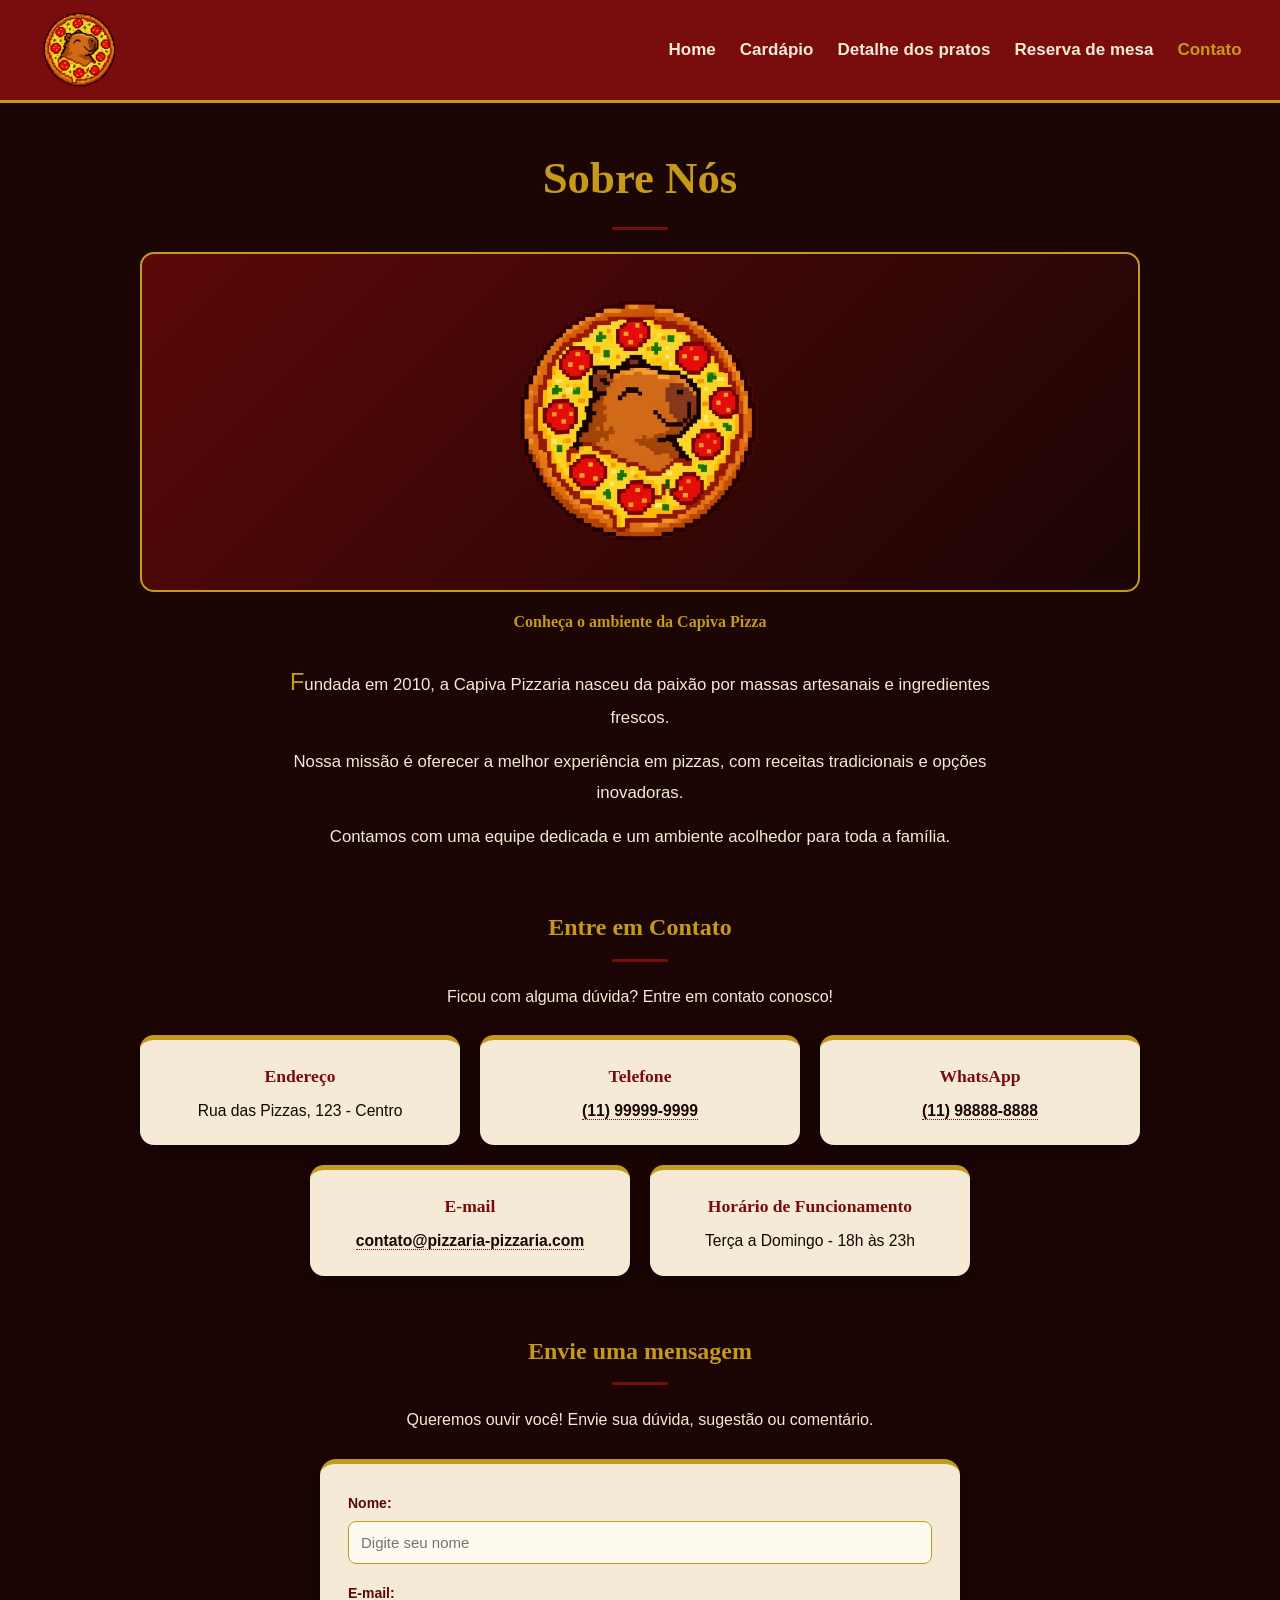
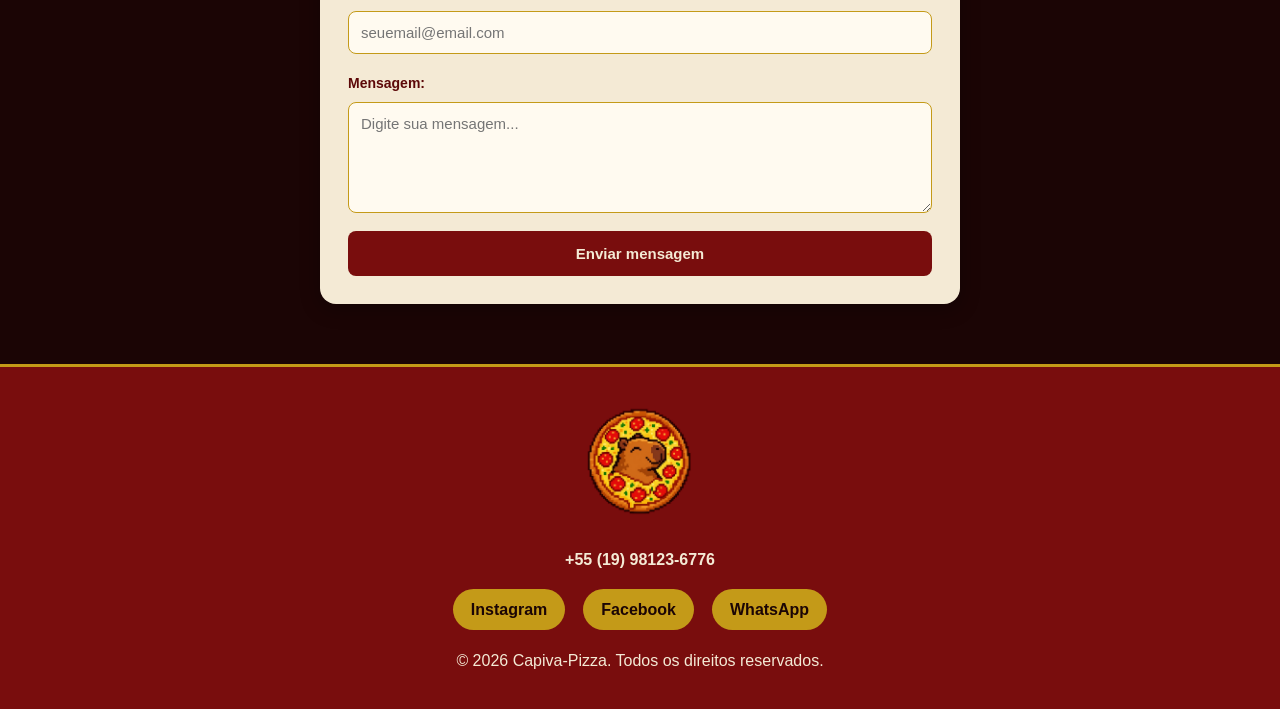
==== contato/index.html @ b8a97ff3 "att" ====
<!DOCTYPE html>
<html lang="pt-BR">

<head>
    <meta charset="UTF-8">
    <meta name="viewport" content="width=device-width, initial-scale=1.0">

    <link rel="shortcut icon" href="../img/LogoInicialSemFundo.png" type="image/x-icon">
    <link rel="stylesheet" href="../css/comum.css">
    <link rel="stylesheet" href="style.css">

    <title>Contato | Capiva-Pizza</title>
</head>

<body>

    <!-- Cabeçalho -->
    <header class="cabecalho-principal">
        <a href="../home/index.html" class="logo">
            <img src="../img/LogoPizza.png" alt="Capiva-Pizza — página inicial" width="90" height="90">
        </a>

        <nav>
            <ul class="menu">
                <li><a href="../home/index.html">Home</a></li>
                <li><a href="../cardapio/cardapio.html">Cardápio</a></li>
                <li><a href="../jonass/finalizacao_pedido.html">Detalhe dos pratos</a></li>
                <li><a href="../reserva/index.html">Reserva de mesa</a></li>
                <li><a href="../contato/index.html" aria-current="page">Contato</a></li>
            </ul>
        </nav>
    </header>


    <!-- Conteúdo principal -->
    <main>

        <!-- Sobre nós -->
        <section id="sobre">

            <h1>Sobre Nós</h1>

            <figure>
                <img
                    src="https://images.unsplash.com/photo-1555396273-367ea4eb4db5?auto=format&fit=crop&w=1000&q=80"
                    alt="Interior aconchegante da Capiva Pizzaria">

                <figcaption>
                    Conheça o ambiente da Capiva Pizza
                </figcaption>
            </figure>

            <div class="textoSobre">

                <p>
                    Fundada em 2010, a Capiva Pizzaria nasceu da paixão
                    por massas artesanais e ingredientes frescos.
                </p>

                <p>
                    Nossa missão é oferecer a melhor experiência em pizzas,
                    com receitas tradicionais e opções inovadoras.
                </p>

                <p>
                    Contamos com uma equipe dedicada e um ambiente
                    acolhedor para toda a família.
                </p>

            </div>

        </section>


        <!-- Informações de contato -->
        <section id="contato">

            <h2>Entre em Contato</h2>

            <p class="descricaoContato">
                Ficou com alguma dúvida? Entre em contato conosco!
            </p>

            <address>

                <div class="contato-item">
                    <h3>Endereço</h3>
                    <p>Rua das Pizzas, 123 - Centro</p>
                </div>

                <div class="contato-item">
                    <h3>Telefone</h3>
                    <p>
                        <a href="tel:+5511999999999">
                            (11) 99999-9999
                        </a>
                    </p>
                </div>

                <div class="contato-item">
                    <h3>WhatsApp</h3>
                    <p>
                        <a href="https://wa.me/5511988888888">
                            (11) 98888-8888
                        </a>
                    </p>
                </div>

                <div class="contato-item">
                    <h3>E-mail</h3>
                    <p>
                        <a href="mailto:contato@pizzaria-pizzaria.com">
                            contato@pizzaria-pizzaria.com
                        </a>
                    </p>
                </div>

                <div class="contato-item">
                    <h3>Horário de Funcionamento</h3>
                    <p>Terça a Domingo - 18h às 23h</p>
                </div>

            </address>

        </section>


        <!-- Formulário de mensagem -->
        <section id="mensagem">

            <h2>Envie uma mensagem</h2>

            <p class="descricaoMensagem">
                Queremos ouvir você! Envie sua dúvida, sugestão ou comentário.
            </p>

            <form id="form-contato">

                <div class="form-group">
                    <label for="nome">Nome:</label>
                    <input
                        type="text"
                        id="nome"
                        name="nome"
                        placeholder="Digite seu nome"
                        autocomplete="name"
                        required>
                </div>

                <div class="form-group">
                    <label for="email">E-mail:</label>
                    <input
                        type="email"
                        id="email"
                        name="email"
                        placeholder="seuemail@email.com"
                        autocomplete="email"
                        required>
                </div>

                <div class="form-group">
                    <label for="mensagemTexto">Mensagem:</label>
                    <textarea
                        id="mensagemTexto"
                        name="mensagem"
                        placeholder="Digite sua mensagem..."
                        rows="5"
                        required></textarea>
                </div>

                <div class="form-group">
                    <button type="submit">
                        Enviar mensagem
                    </button>
                </div>

            </form>

            <p id="ok" hidden>
                Mensagem enviada. Retornaremos em breve!
            </p>

        </section>

    </main>


    <!-- Rodapé -->
    <footer id="rodape" class="rodape">
        <a href="../home/index.html" class="logo-rodape">
            <img src="../img/LogoPizza.png" alt="Capiva-Pizza" width="120" height="120">
        </a>

        <article class="telefone">
            <p><a href="tel:+5519981236776">+55 (19) 98123-6776</a></p>
        </article>

        <nav aria-label="Redes sociais">
            <ul class="redes-sociais">
                <li><a href="#" aria-label="Instagram">Instagram</a></li>
                <li><a href="#" aria-label="Facebook">Facebook</a></li>
                <li><a href="https://wa.me/5519981236776" target="_blank" rel="noopener" aria-label="WhatsApp">WhatsApp</a></li>
            </ul>
        </nav>

        <p class="direitos">© 2026 Capiva-Pizza. Todos os direitos reservados.</p>
    </footer>

    <script src="script.js"></script>
</body>
</html>
---- css/comum.css ----
/* ==================================================
   ESTILO COMUM — mesmo tema da Home, Cardápio e Detalhes
   (usado pelas páginas Contato e Reserva)
   Paleta: bordô #790D0D · vinho #5C0808 · mostarda #C49A18
           fundo #1B0505 · creme #F4EAD5
================================================== */

:root {
    --bordo: #790D0D;
    --vermelho-escuro: #5C0808;
    --mostarda: #C49A18;
    --fundo: #1B0505;
    --creme: #F4EAD5;
    --creme-claro: #FFFAF0;
    --creme-escuro: #D8CBB2;
}

* {
    margin: 0;
    padding: 0;
    box-sizing: border-box;
}

html {
    scroll-behavior: smooth;
}

body {
    font-family: Arial, Helvetica, sans-serif;
    background-color: var(--fundo);
    color: var(--creme);
    line-height: 1.6;
    min-height: 100vh;
    display: flex;
    flex-direction: column;
}

main {
    flex: 1;
}

h1,
h2,
h3 {
    font-family: Georgia, "Times New Roman", Times, serif;
}

a:focus-visible,
button:focus-visible,
input:focus-visible,
select:focus-visible,
textarea:focus-visible {
    outline: 3px solid var(--mostarda);
    outline-offset: 3px;
}

/* CABEÇALHO */
.cabecalho-principal {
    display: flex;
    justify-content: space-between;
    align-items: center;
    gap: 24px;
    padding: 8px 3%;
    background-color: var(--bordo);
    border-bottom: 3px solid var(--mostarda);
}

.logo img {
    width: auto;
    height: 84px;
    max-width: 100%;
    display: block;
}

.menu {
    display: flex;
    align-items: center;
    justify-content: center;
    flex-wrap: wrap;
    gap: 24px;
    list-style: none;
}

.menu a {
    color: var(--creme);
    text-decoration: none;
    font-size: 17px;
    font-weight: bold;
    transition: color 0.3s;
}

.menu a:hover,
.menu a[aria-current="page"] {
    color: var(--mostarda);
}

/* BOTÕES */
.botao {
    display: inline-block;
    background-color: var(--mostarda);
    color: var(--fundo);
    padding: 13px 26px;
    border: none;
    border-radius: 14px;
    font-size: 16px;
    font-weight: bold;
    cursor: pointer;
    text-decoration: none;
    transition: transform 0.2s, box-shadow 0.2s, background-color 0.2s, color 0.2s;
}

.botao:hover {
    background-color: var(--bordo);
    color: var(--creme);
    transform: translateY(-3px);
    box-shadow: 0 14px 20px -8px rgba(196, 154, 24, 0.35);
}

.botao:active {
    transform: translateY(-1px) scale(0.98);
}

/* RODAPÉ */
.rodape {
    display: flex;
    flex-direction: column;
    align-items: center;
    gap: 25px;
    padding: 35px 6%;
    background-color: var(--bordo);
    border-top: 3px solid var(--mostarda);
    color: var(--creme);
    text-align: center;
}

.logo-rodape img {
    width: auto;
    height: 120px;
    max-width: 100%;
    display: block;
}

.telefone a {
    color: var(--creme);
    font-weight: bold;
    text-decoration: none;
}

.telefone a:hover {
    color: var(--mostarda);
}

.redes-sociais {
    display: flex;
    justify-content: center;
    flex-wrap: wrap;
    gap: 18px;
    list-style: none;
}

.redes-sociais a {
    color: var(--fundo);
    background-color: var(--mostarda);
    text-decoration: none;
    padding: 12px 18px;
    border-radius: 50px;
    font-weight: bold;
    transition: background-color 0.3s;
}

.redes-sociais a:hover {
    background-color: var(--creme);
}

.direitos {
    font-size: 16px;
}

/* RESPONSIVO */
@media (max-width: 900px) {
    .cabecalho-principal {
        flex-direction: column;
        padding: 12px 5%;
    }
}

@media (max-width: 600px) {
    .logo img {
        height: 72px;
    }

    .menu {
        gap: 14px;
    }

    .menu a {
        font-size: 15px;
    }

    .direitos {
        font-size: 13px;
    }
}

@media (prefers-reduced-motion: reduce) {
    html {
        scroll-behavior: auto;
    }

    *,
    *::before,
    *::after {
        animation-duration: 0.01ms !important;
        transition-duration: 0.01ms !important;
    }
}
---- contato/style.css ----
/* Página de Contato — usa o tema de ../css/comum.css */

main {
    width: 90%;
    max-width: 1000px;
    margin: 40px auto 60px;
}

main section + section {
    margin-top: 56px;
}

main h1,
main h2 {
    color: var(--mostarda);
    text-align: center;
    margin-bottom: 22px;
}

main h1 {
    font-size: clamp(2rem, 6vw, 2.8rem);
}

main h1::after,
main h2::after {
    content: "";
    display: block;
    width: 56px;
    height: 3px;
    margin: 12px auto 0;
    background: var(--bordo);
    border-radius: 2px;
}

/* Sobre nós */
#sobre figure {
    margin: 0 0 26px;
}

#sobre figure img {
    width: 100%;
    height: 340px;
    object-fit: cover;
    border-radius: 14px;
    border: 2px solid var(--mostarda);
    background: linear-gradient(135deg, var(--vermelho-escuro), var(--fundo));
}

#sobre figure img.sem-foto {
    object-fit: contain;
    padding: 30px;
}

#sobre figcaption {
    margin-top: 10px;
    text-align: center;
    font-family: Georgia, "Times New Roman", serif;
    font-weight: bold;
    color: var(--mostarda);
}

.textoSobre {
    max-width: 760px;
    margin: 0 auto;
    text-align: center;
}

.textoSobre p {
    font-size: 1.05rem;
    line-height: 1.8;
    margin-bottom: 14px;
}

.textoSobre p:first-child::first-letter {
    font-size: 1.4em;
    color: var(--mostarda);
}

/* Informações de contato */
.descricaoContato,
.descricaoMensagem {
    text-align: center;
    margin-bottom: 26px;
}

address {
    display: flex;
    flex-wrap: wrap;
    justify-content: center;
    gap: 20px;
    font-style: normal;
}

.contato-item {
    flex: 1 1 280px;
    max-width: 320px;
    background-color: var(--creme);
    color: var(--fundo);
    border-radius: 14px;
    border-top: 5px solid var(--mostarda);
    padding: 22px;
    text-align: center;
    box-shadow: 0 5px 18px rgba(0, 0, 0, 0.3);
}

.contato-item h3 {
    color: var(--bordo);
    font-size: 1.1rem;
    margin-bottom: 8px;
}

.contato-item p,
.contato-item a {
    color: var(--fundo);
    font-size: 0.98rem;
    text-decoration: none;
}

.contato-item a {
    font-weight: bold;
    border-bottom: 1px dotted var(--bordo);
}

.contato-item a:hover {
    color: var(--bordo);
}

/* Formulário */
#form-contato {
    max-width: 640px;
    margin: 0 auto;
    padding: 28px;
    background-color: var(--creme);
    color: var(--fundo);
    border-radius: 16px;
    border-top: 5px solid var(--mostarda);
    box-shadow: 0 5px 20px rgba(0, 0, 0, 0.3);
}

.form-group + .form-group {
    margin-top: 18px;
}

.form-group label {
    display: block;
    margin-bottom: 7px;
    font-size: 14px;
    font-weight: bold;
    color: var(--vermelho-escuro);
}

.form-group input,
.form-group textarea {
    display: block;
    width: 100%;
    padding: 12px;
    border: 1px solid var(--mostarda);
    border-radius: 8px;
    background: var(--creme-claro);
    color: var(--fundo);
    font-family: inherit;
    font-size: 15px;
}

.form-group textarea {
    resize: vertical;
}

.form-group input:focus,
.form-group textarea:focus {
    border-color: var(--bordo);
}

#form-contato button[type="submit"] {
    width: 100%;
    padding: 14px;
    border: none;
    border-radius: 8px;
    background: var(--bordo);
    color: var(--creme);
    font-size: 15px;
    font-weight: bold;
    cursor: pointer;
    transition: background-color 0.2s, color 0.2s;
}

#form-contato button[type="submit"]:hover {
    background: var(--mostarda);
    color: var(--fundo);
}

#ok {
    max-width: 640px;
    margin: 18px auto 0;
    padding: 14px 18px;
    text-align: center;
    font-weight: bold;
    border-radius: 10px;
    background: var(--vermelho-escuro);
    border: 1px solid var(--mostarda);
    color: var(--creme);
}

@media (max-width: 600px) {
    main {
        width: 92%;
        margin: 26px auto 40px;
    }

    #sobre figure img {
        height: 220px;
    }

    #form-contato {
        padding: 20px 16px;
    }
}
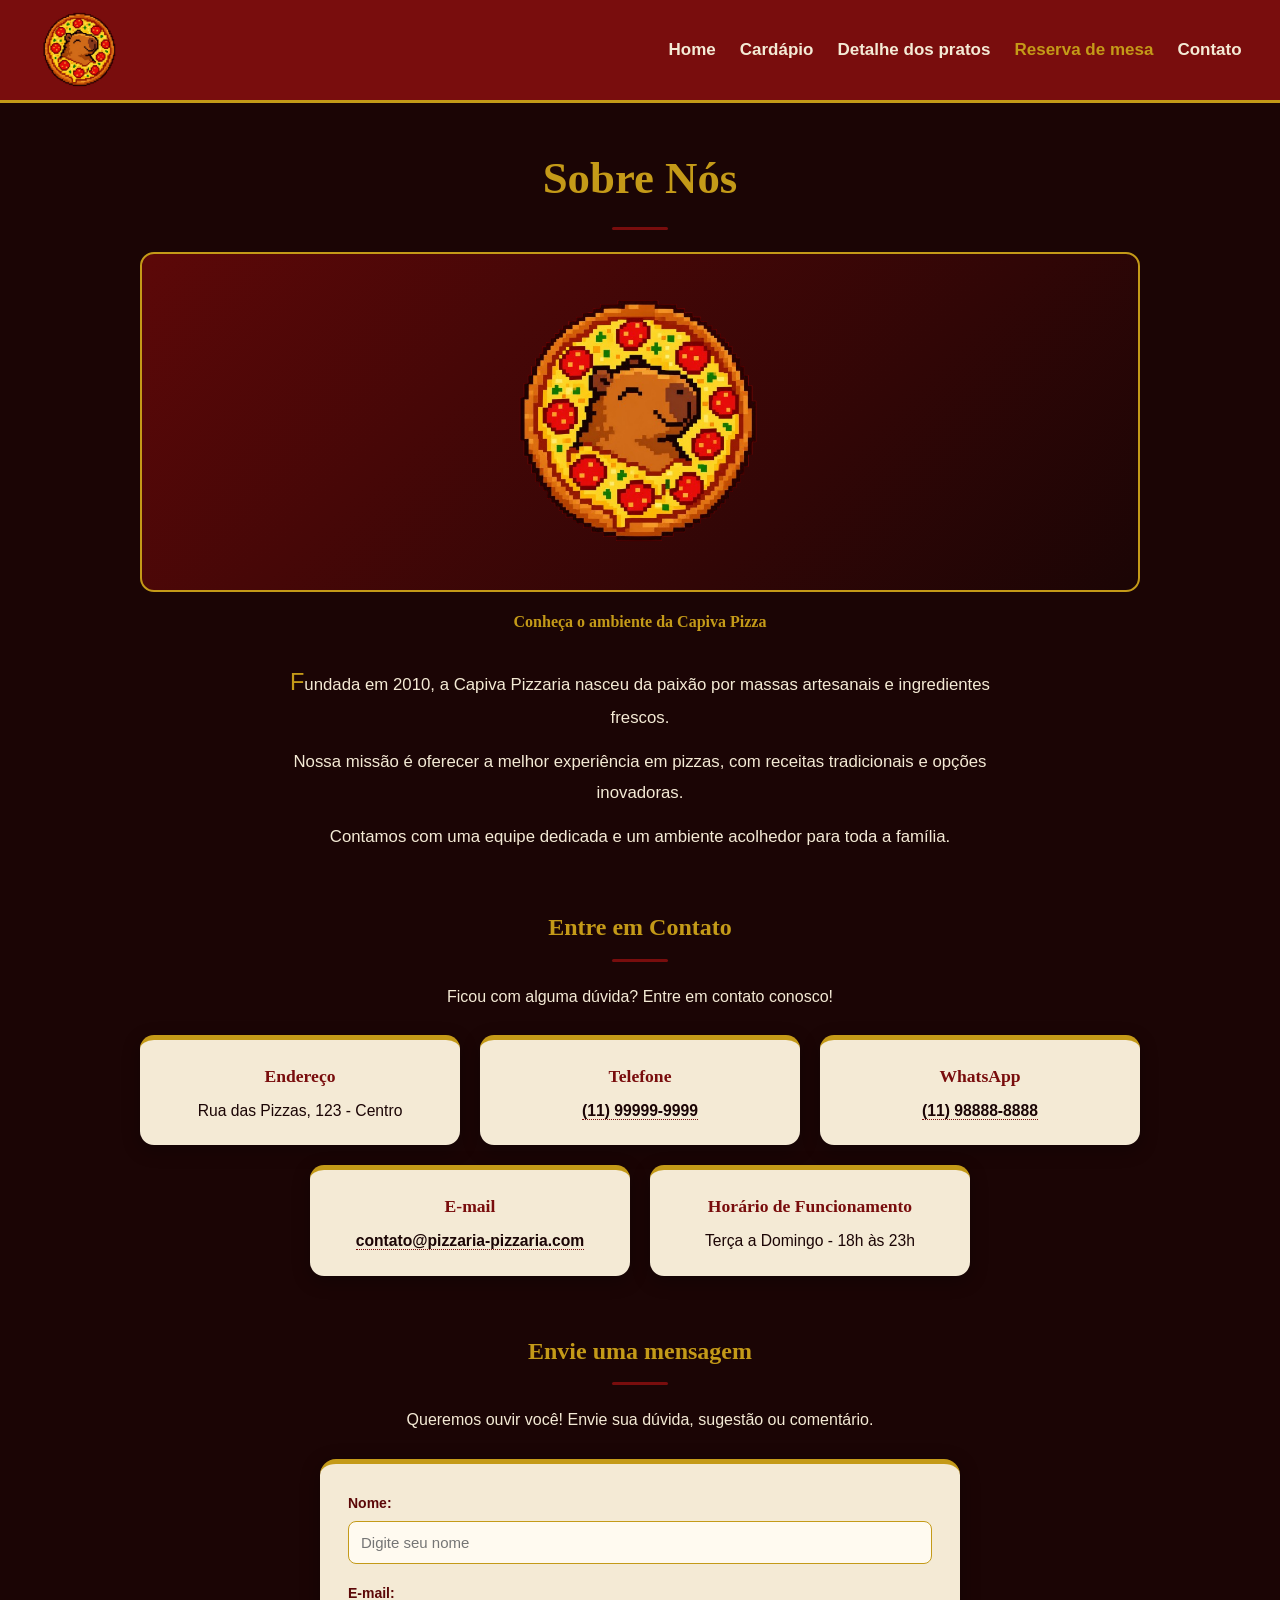
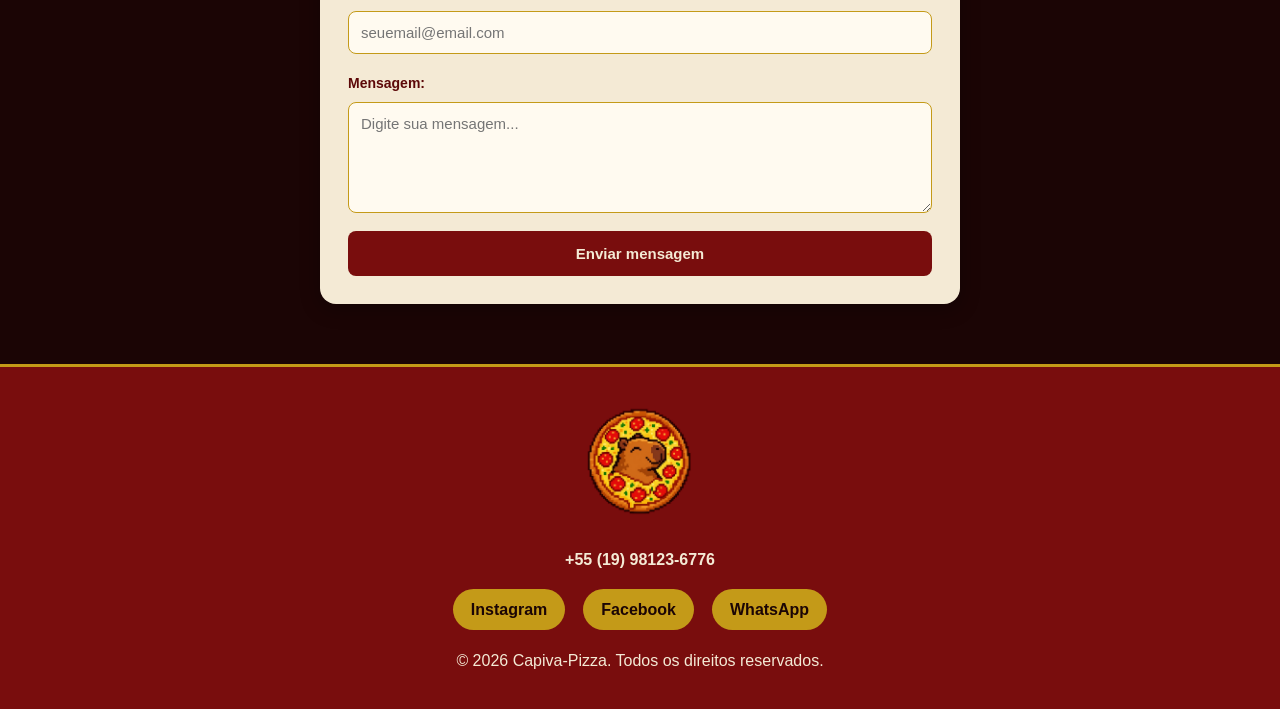
==== commit f418fd4d: "att" ====
--- a/contato/index.html
+++ b/contato/index.html
@@ -25,8 +25,8 @@
                 <li><a href="../home/index.html">Home</a></li>
                 <li><a href="../cardapio/cardapio.html">Cardápio</a></li>
                 <li><a href="../jonass/finalizacao_pedido.html">Detalhe dos pratos</a></li>
-                <li><a href="../reserva/index.html">Reserva de mesa</a></li>
-                <li><a href="../contato/index.html" aria-current="page">Contato</a></li>
+                <li><a href="../reserva/index.html" aria-current="page">Reserva de mesa</a></li>
+                <li><a href="../contato/index.html">Contato</a></li>
             </ul>
         </nav>
     </header>
